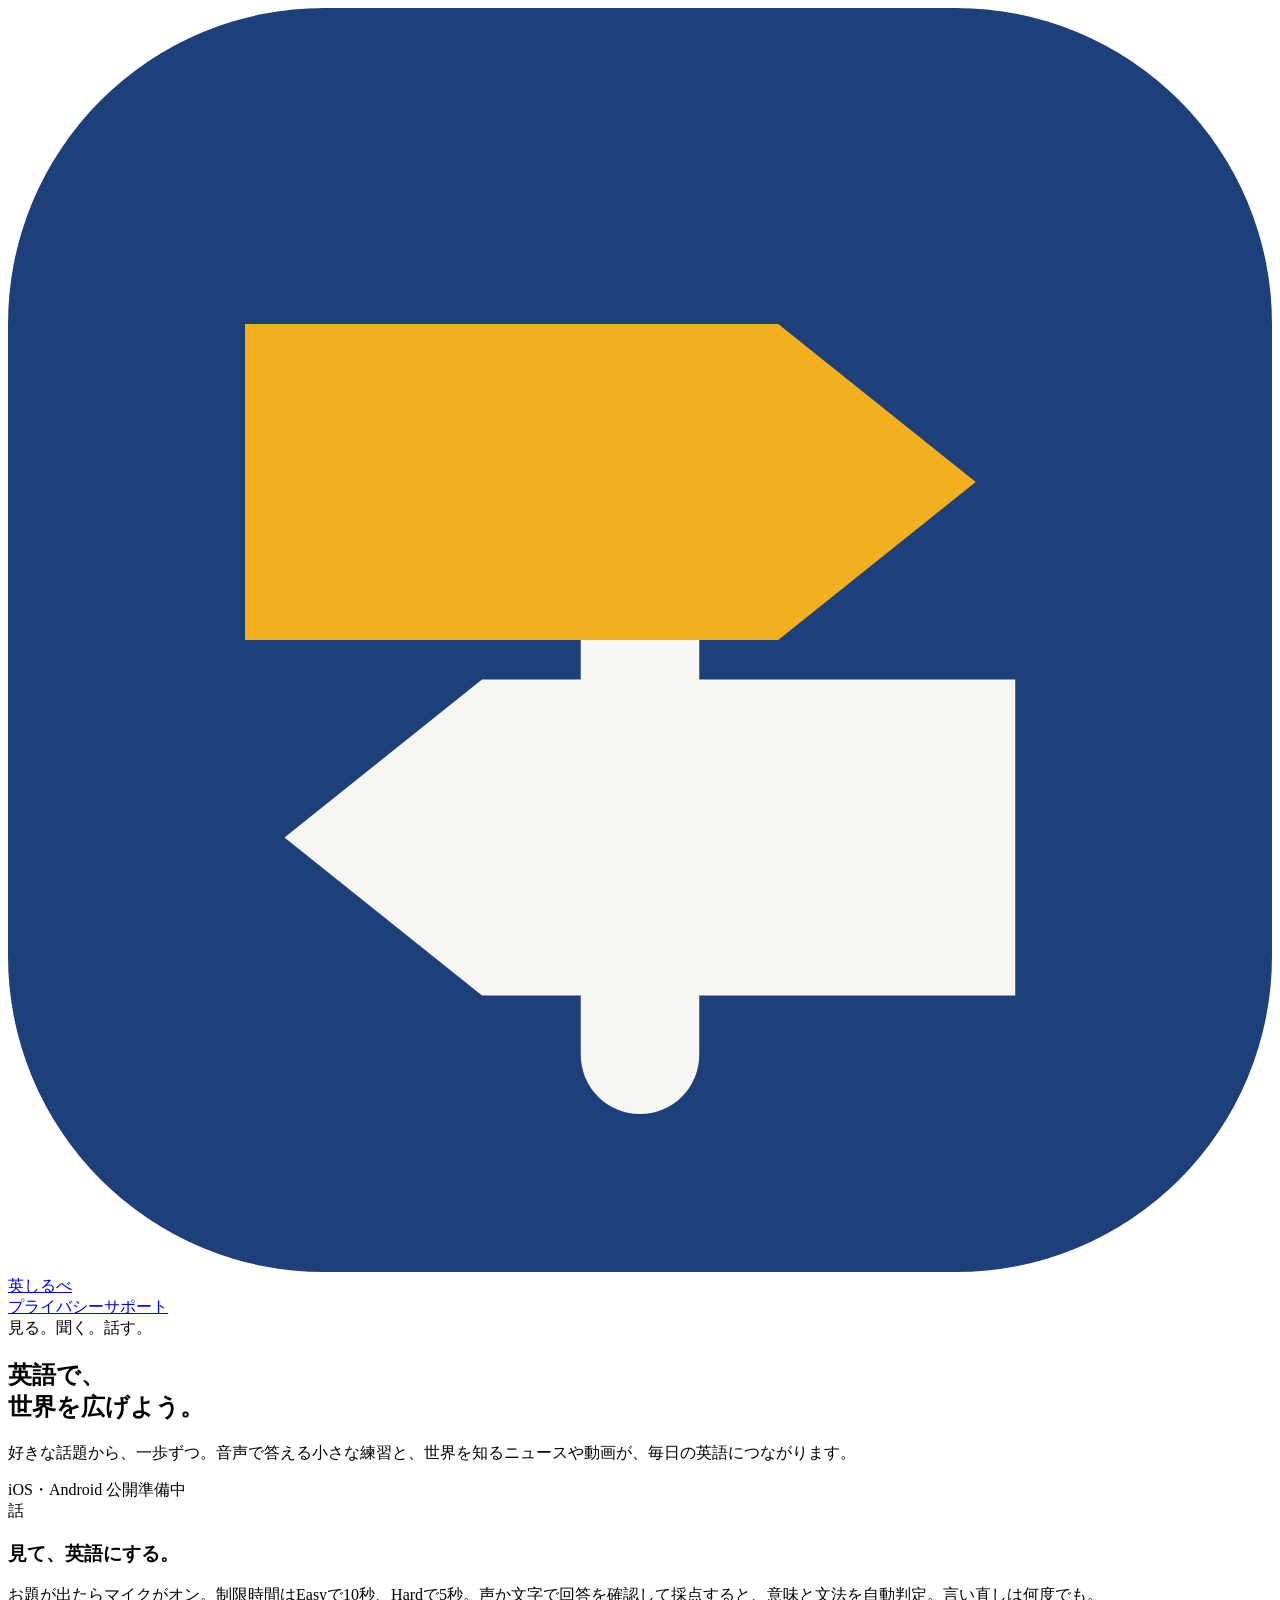
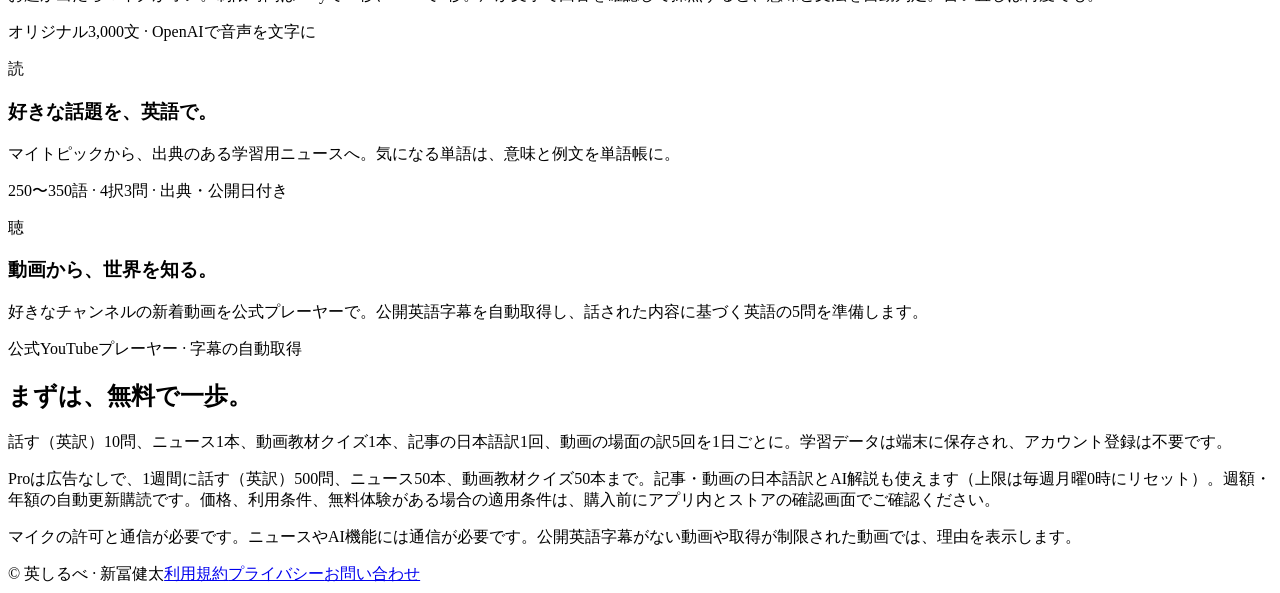
==== index.html @ 58600f4b "Publish Eishirube site and finalized legal documents" ====
<!doctype html><html lang="ja"><head><meta charset="utf-8"><meta name="viewport" content="width=device-width,initial-scale=1"><meta name="description" content="英語で、世界を広げよう。英しるべは、音声で答える練習、ニュース、動画から英語を学ぶアプリです。"><title>英語で、世界を広げよう。 | 英しるべ</title><link rel="stylesheet" href="/eishirube-site/style.css"></head><body><header><a class="brand" href="/eishirube-site/"><svg class="logo" viewBox="0 0 64 64" aria-hidden="true"><rect width="64" height="64" rx="16" fill="#1D3F7A"/><rect x="29" y="16" width="6" height="40" rx="3" fill="#F7F6F1"/><path d="M12 16h27l10 8-10 8H12z" fill="#F2B01E"/><path d="M51 34H24l-10 8 10 8h27z" fill="#F7F6F1"/></svg>英しるべ</a><nav><a href="/eishirube-site/privacy/">プライバシー</a><a href="/eishirube-site/support/">サポート</a></nav></header><main><section class="hero"><div class="eyebrow">見る。聞く。話す。</div><h1>英語で、<br>世界を広げよう。</h1><p class="intro">好きな話題から、一歩ずつ。音声で答える小さな練習と、世界を知るニュースや動画が、毎日の英語につながります。</p><span class="badge">iOS・Android 公開準備中</span></section><section class="cards" aria-label="3つの学習"><article class="card"><span class="step">話</span><h3>見て、英語にする。</h3><p>お題が出たらマイクがオン。制限時間はEasyで10秒、Hardで5秒。声か文字で回答を確認して採点すると、意味と文法を自動判定。言い直しは何度でも。</p><p class="small">オリジナル3,000文 · OpenAIで音声を文字に</p></article><article class="card"><span class="step">読</span><h3>好きな話題を、英語で。</h3><p>マイトピックから、出典のある学習用ニュースへ。気になる単語は、意味と例文を単語帳に。</p><p class="small">250〜350語 · 4択3問 · 出典・公開日付き</p></article><article class="card"><span class="step">聴</span><h3>動画から、世界を知る。</h3><p>好きなチャンネルの新着動画を公式プレーヤーで。公開英語字幕を自動取得し、話された内容に基づく英語の5問を準備します。</p><p class="small">公式YouTubeプレーヤー · 字幕の自動取得</p></article></section><section class="pro"><h2>まずは、無料で一歩。</h2><p>話す（英訳）10問、ニュース1本、動画教材クイズ1本、記事の日本語訳1回、動画の場面の訳5回を1日ごとに。学習データは端末に保存され、アカウント登録は不要です。</p><p>Proは広告なしで、1週間に話す（英訳）500問、ニュース50本、動画教材クイズ50本まで。記事・動画の日本語訳とAI解説も使えます（上限は毎週月曜0時にリセット）。週額・年額の自動更新購読です。価格、利用条件、無料体験がある場合の適用条件は、購入前にアプリ内とストアの確認画面でご確認ください。</p></section><p class="small">マイクの許可と通信が必要です。ニュースやAI機能には通信が必要です。公開英語字幕がない動画や取得が制限された動画では、理由を表示します。</p></main><footer><span>© 英しるべ · 新冨健太</span><a href="/eishirube-site/terms/">利用規約</a><a href="/eishirube-site/privacy/">プライバシー</a><a href="/eishirube-site/support/">お問い合わせ</a></footer></body></html>
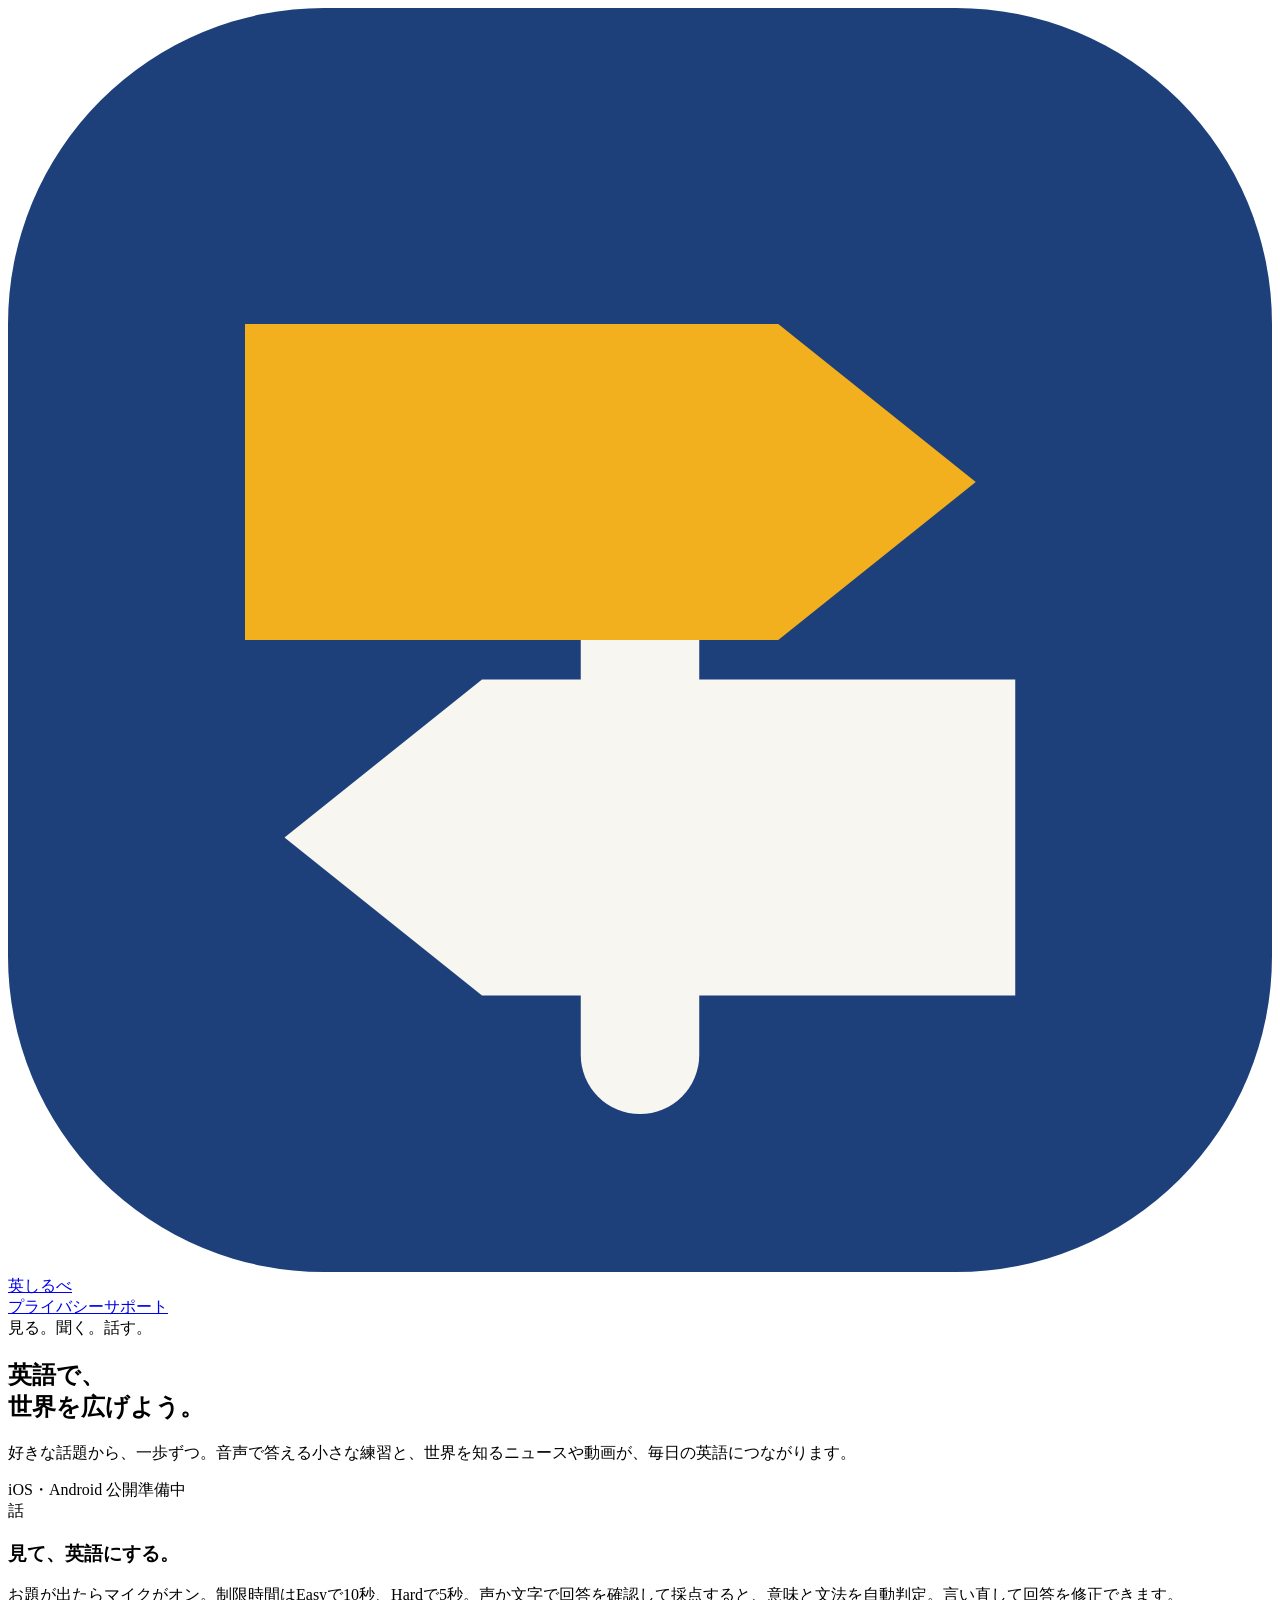
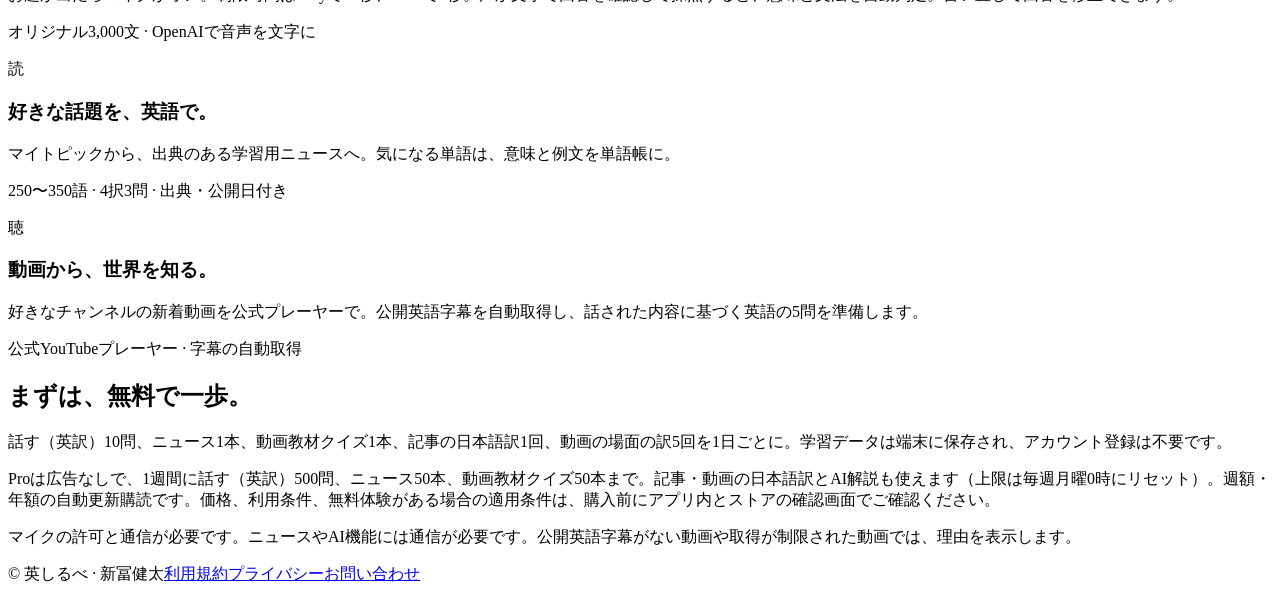
==== commit a0c6175f: "Clarify advertising protection and speaking retries" ====
--- a/index.html
+++ b/index.html
@@ -1 +1 @@
-<!doctype html><html lang="ja"><head><meta charset="utf-8"><meta name="viewport" content="width=device-width,initial-scale=1"><meta name="description" content="英語で、世界を広げよう。英しるべは、音声で答える練習、ニュース、動画から英語を学ぶアプリです。"><title>英語で、世界を広げよう。 | 英しるべ</title><link rel="stylesheet" href="/eishirube-site/style.css"></head><body><header><a class="brand" href="/eishirube-site/"><svg class="logo" viewBox="0 0 64 64" aria-hidden="true"><rect width="64" height="64" rx="16" fill="#1D3F7A"/><rect x="29" y="16" width="6" height="40" rx="3" fill="#F7F6F1"/><path d="M12 16h27l10 8-10 8H12z" fill="#F2B01E"/><path d="M51 34H24l-10 8 10 8h27z" fill="#F7F6F1"/></svg>英しるべ</a><nav><a href="/eishirube-site/privacy/">プライバシー</a><a href="/eishirube-site/support/">サポート</a></nav></header><main><section class="hero"><div class="eyebrow">見る。聞く。話す。</div><h1>英語で、<br>世界を広げよう。</h1><p class="intro">好きな話題から、一歩ずつ。音声で答える小さな練習と、世界を知るニュースや動画が、毎日の英語につながります。</p><span class="badge">iOS・Android 公開準備中</span></section><section class="cards" aria-label="3つの学習"><article class="card"><span class="step">話</span><h3>見て、英語にする。</h3><p>お題が出たらマイクがオン。制限時間はEasyで10秒、Hardで5秒。声か文字で回答を確認して採点すると、意味と文法を自動判定。言い直しは何度でも。</p><p class="small">オリジナル3,000文 · OpenAIで音声を文字に</p></article><article class="card"><span class="step">読</span><h3>好きな話題を、英語で。</h3><p>マイトピックから、出典のある学習用ニュースへ。気になる単語は、意味と例文を単語帳に。</p><p class="small">250〜350語 · 4択3問 · 出典・公開日付き</p></article><article class="card"><span class="step">聴</span><h3>動画から、世界を知る。</h3><p>好きなチャンネルの新着動画を公式プレーヤーで。公開英語字幕を自動取得し、話された内容に基づく英語の5問を準備します。</p><p class="small">公式YouTubeプレーヤー · 字幕の自動取得</p></article></section><section class="pro"><h2>まずは、無料で一歩。</h2><p>話す（英訳）10問、ニュース1本、動画教材クイズ1本、記事の日本語訳1回、動画の場面の訳5回を1日ごとに。学習データは端末に保存され、アカウント登録は不要です。</p><p>Proは広告なしで、1週間に話す（英訳）500問、ニュース50本、動画教材クイズ50本まで。記事・動画の日本語訳とAI解説も使えます（上限は毎週月曜0時にリセット）。週額・年額の自動更新購読です。価格、利用条件、無料体験がある場合の適用条件は、購入前にアプリ内とストアの確認画面でご確認ください。</p></section><p class="small">マイクの許可と通信が必要です。ニュースやAI機能には通信が必要です。公開英語字幕がない動画や取得が制限された動画では、理由を表示します。</p></main><footer><span>© 英しるべ · 新冨健太</span><a href="/eishirube-site/terms/">利用規約</a><a href="/eishirube-site/privacy/">プライバシー</a><a href="/eishirube-site/support/">お問い合わせ</a></footer></body></html>+<!doctype html><html lang="ja"><head><meta charset="utf-8"><meta name="viewport" content="width=device-width,initial-scale=1"><meta name="description" content="英語で、世界を広げよう。英しるべは、音声で答える練習、ニュース、動画から英語を学ぶアプリです。"><title>英語で、世界を広げよう。 | 英しるべ</title><link rel="stylesheet" href="/eishirube-site/style.css"></head><body><header><a class="brand" href="/eishirube-site/"><svg class="logo" viewBox="0 0 64 64" aria-hidden="true"><rect width="64" height="64" rx="16" fill="#1D3F7A"/><rect x="29" y="16" width="6" height="40" rx="3" fill="#F7F6F1"/><path d="M12 16h27l10 8-10 8H12z" fill="#F2B01E"/><path d="M51 34H24l-10 8 10 8h27z" fill="#F7F6F1"/></svg>英しるべ</a><nav><a href="/eishirube-site/privacy/">プライバシー</a><a href="/eishirube-site/support/">サポート</a></nav></header><main><section class="hero"><div class="eyebrow">見る。聞く。話す。</div><h1>英語で、<br>世界を広げよう。</h1><p class="intro">好きな話題から、一歩ずつ。音声で答える小さな練習と、世界を知るニュースや動画が、毎日の英語につながります。</p><span class="badge">iOS・Android 公開準備中</span></section><section class="cards" aria-label="3つの学習"><article class="card"><span class="step">話</span><h3>見て、英語にする。</h3><p>お題が出たらマイクがオン。制限時間はEasyで10秒、Hardで5秒。声か文字で回答を確認して採点すると、意味と文法を自動判定。言い直して回答を修正できます。</p><p class="small">オリジナル3,000文 · OpenAIで音声を文字に</p></article><article class="card"><span class="step">読</span><h3>好きな話題を、英語で。</h3><p>マイトピックから、出典のある学習用ニュースへ。気になる単語は、意味と例文を単語帳に。</p><p class="small">250〜350語 · 4択3問 · 出典・公開日付き</p></article><article class="card"><span class="step">聴</span><h3>動画から、世界を知る。</h3><p>好きなチャンネルの新着動画を公式プレーヤーで。公開英語字幕を自動取得し、話された内容に基づく英語の5問を準備します。</p><p class="small">公式YouTubeプレーヤー · 字幕の自動取得</p></article></section><section class="pro"><h2>まずは、無料で一歩。</h2><p>話す（英訳）10問、ニュース1本、動画教材クイズ1本、記事の日本語訳1回、動画の場面の訳5回を1日ごとに。学習データは端末に保存され、アカウント登録は不要です。</p><p>Proは広告なしで、1週間に話す（英訳）500問、ニュース50本、動画教材クイズ50本まで。記事・動画の日本語訳とAI解説も使えます（上限は毎週月曜0時にリセット）。週額・年額の自動更新購読です。価格、利用条件、無料体験がある場合の適用条件は、購入前にアプリ内とストアの確認画面でご確認ください。</p></section><p class="small">マイクの許可と通信が必要です。ニュースやAI機能には通信が必要です。公開英語字幕がない動画や取得が制限された動画では、理由を表示します。</p></main><footer><span>© 英しるべ · 新冨健太</span><a href="/eishirube-site/terms/">利用規約</a><a href="/eishirube-site/privacy/">プライバシー</a><a href="/eishirube-site/support/">お問い合わせ</a></footer></body></html>
